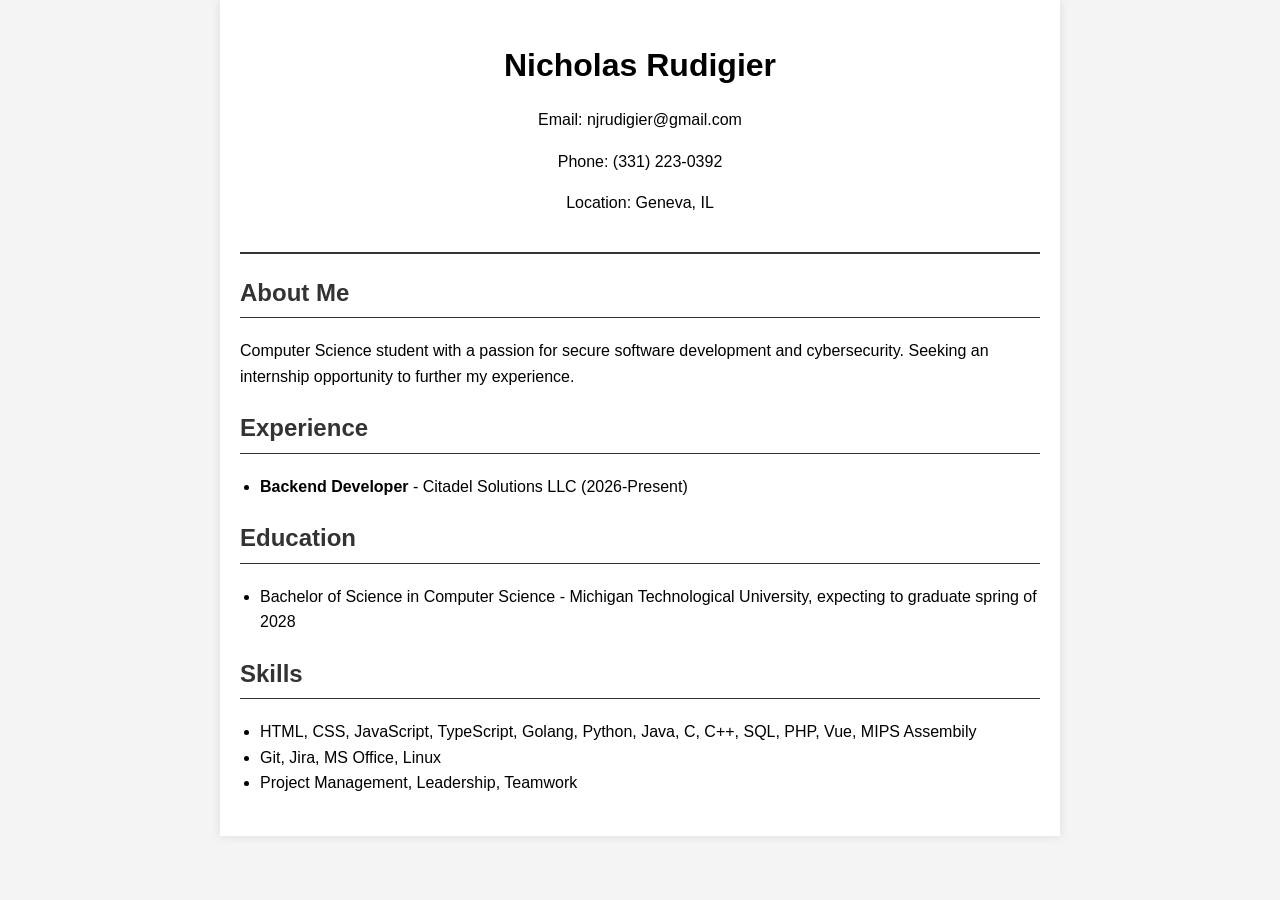
==== main.html @ f9a96386 "first commit" ====
<!DOCTYPE html>
<html lang="en">
<head>
    <meta charset="UTF-8">
    <meta name="viewport" content="width=device-width, initial-scale=1.0">
    <title>My Resume</title>
    <link rel="stylesheet" href="./main.css">
</head>
<body>
    <div class="container">
        <header>
            <h1>Nicholas Rudigier</h1>
            <div class="contact-info">
                <p>Email: njrudigier@gmail.com</p>
                <p>Phone: (331) 223-0392</p>
                <p>Location: Geneva, IL</p>
            </div>
        </header>

        <section>
            <h2>About Me</h2>
            <p>Computer Science student with a passion for secure software development and cybersecurity. Seeking an internship opportunity to further my experience.</p>
        </section>

        <section>
            <h2>Experience</h2>
            <ul>
                <li><strong>Backend Developer</strong> - Citadel Solutions LLC (2026-Present)</li>
            </ul>
        </section>

        <section>
            <h2>Education</h2>
            <ul>
                <li>Bachelor of Science in Computer Science - Michigan Technological University, expecting to graduate spring of 2028</li>
            </ul>
        </section>

        <section>
            <h2>Skills</h2>
            <ul>
                <li>HTML, CSS, JavaScript, TypeScript, Golang, Python, Java, C, C++, SQL, PHP, Vue, MIPS Assembily </li>
                <li>Git, Jira, MS Office, Linux</li>
                <li>Project Management, Leadership, Teamwork</li>
            </ul>
        </section>
    </div>
</body>
</html>
---- main.css ----
/* main.css */
body {
    font-family: Arial, sans-serif;
    line-height: 1.6;
    margin: 0;
    padding: 0;
    background-color: #f4f4f4;
}

.container {
    max-width: 800px;
    margin: 0 auto;
    padding: 20px;
    background-color: rgb(255, 255, 255);
    box-shadow: 0 0 10px rgba(0,0,0,0.1);
}

header {
    text-align: center;
    padding: 20px 0;
    border-bottom: 2px solid #333;
}

h1 {
    margin: 0;
}

.contact-info {
    margin-top: 10px;
}

section {
    margin: 20px 0;
}

h2 {
    color: #333;
    border-bottom: 1px solid #333;
    padding-bottom: 5px;
}

ul {
    padding-left: 20px;
}
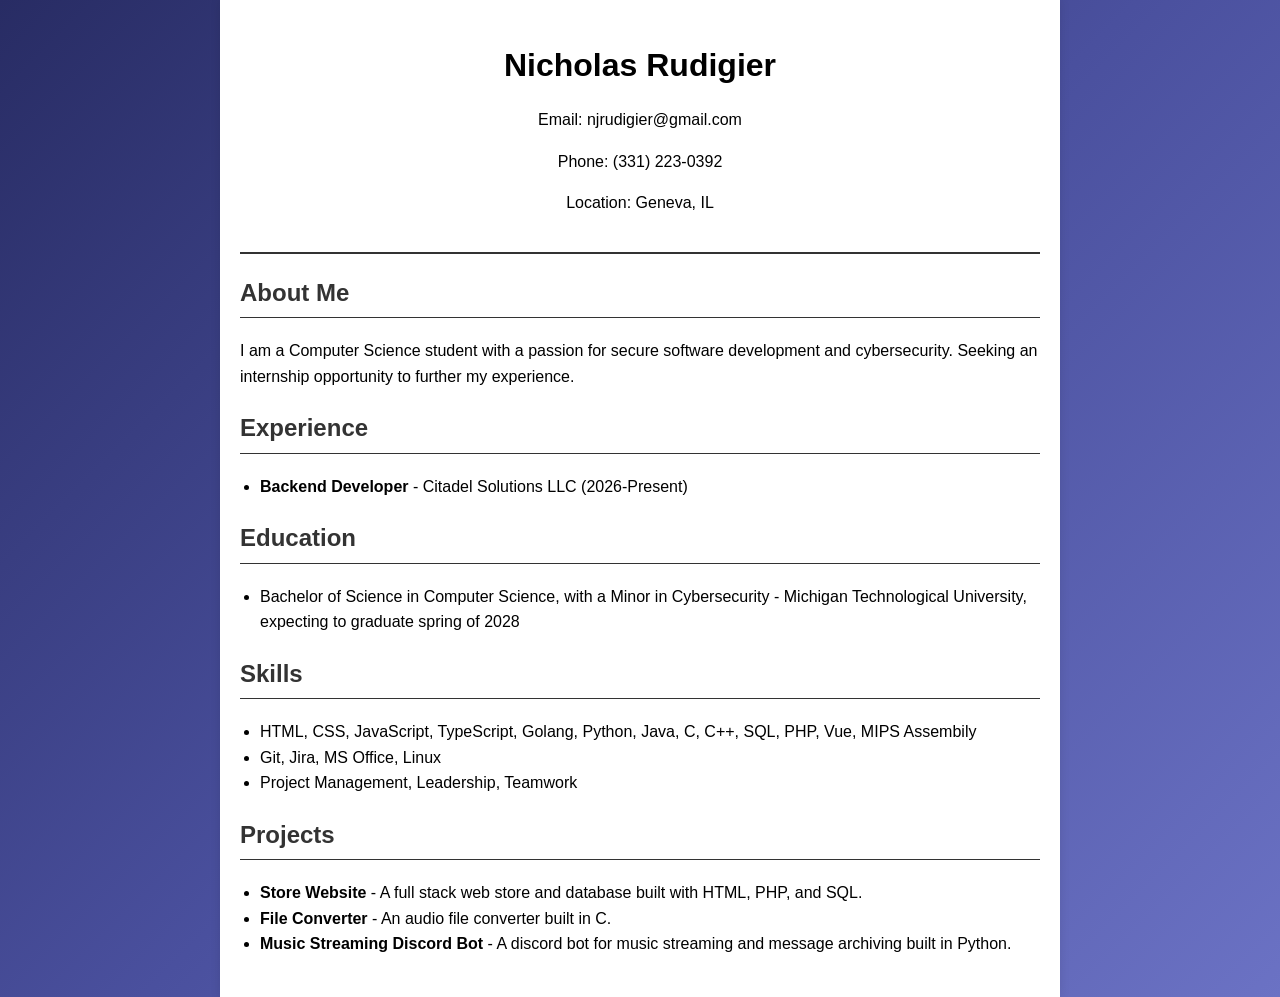
==== commit 93ef0b1d: "small changes" ====
--- a/main.html
+++ b/main.html
@@ -19,7 +19,7 @@
 
         <section>
             <h2>About Me</h2>
-            <p>Computer Science student with a passion for secure software development and cybersecurity. Seeking an internship opportunity to further my experience.</p>
+            <p>I am a Computer Science student with a passion for secure software development and cybersecurity. Seeking an internship opportunity to further my experience.</p>
         </section>
 
         <section>
@@ -32,7 +32,7 @@
         <section>
             <h2>Education</h2>
             <ul>
-                <li>Bachelor of Science in Computer Science - Michigan Technological University, expecting to graduate spring of 2028</li>
+                <li>Bachelor of Science in Computer Science, with a Minor in Cybersecurity - Michigan Technological University, expecting to graduate spring of 2028</li>
             </ul>
         </section>
 
@@ -44,6 +44,16 @@
                 <li>Project Management, Leadership, Teamwork</li>
             </ul>
         </section>
+
+        </section>
+            <h2>Projects</h2>
+            <ul>
+                <li><strong>Store Website</strong> - A full stack web store and database built with HTML, PHP, and SQL.</li>
+                <li><strong>File Converter</strong> - An audio file converter built in C.</li>
+                <li><strong>Music Streaming Discord Bot</strong> - A discord bot for music streaming and message archiving built in Python.</li>
+        <section>
+
+
     </div>
 </body>
 </html>
--- a/main.css
+++ b/main.css
@@ -4,7 +4,7 @@
     line-height: 1.6;
     margin: 0;
     padding: 0;
-    background-color: #f4f4f4;
+    background: linear-gradient(135deg, #282c64, #4a509e, #6b72c4);
 }
 
 .container {
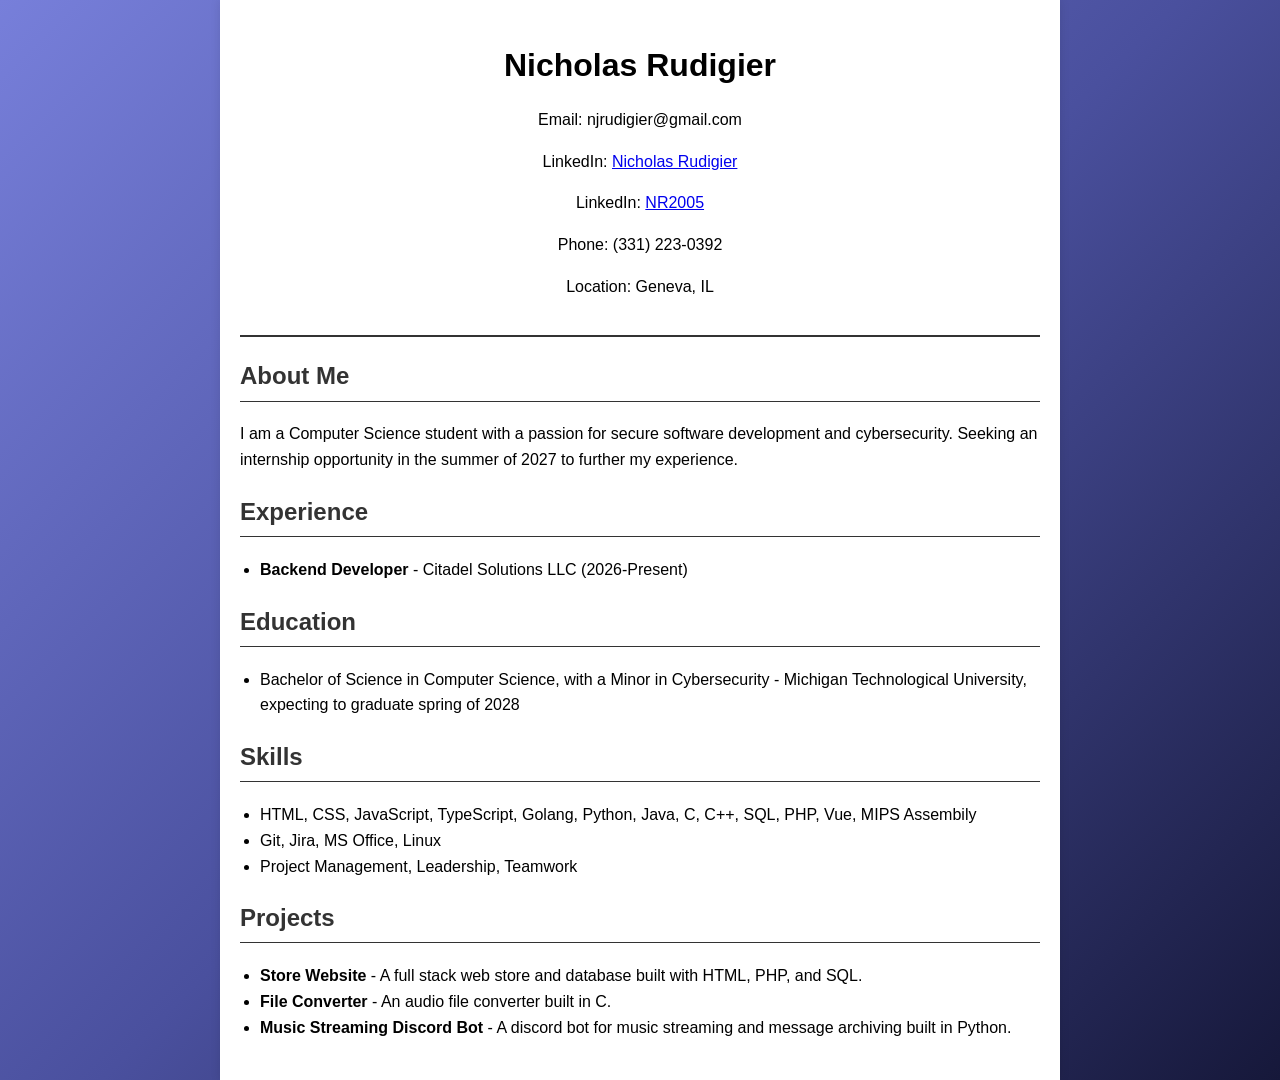
==== commit 097a41d5: "added projects and links" ====
--- a/main.html
+++ b/main.html
@@ -12,6 +12,8 @@
             <h1>Nicholas Rudigier</h1>
             <div class="contact-info">
                 <p>Email: njrudigier@gmail.com</p>
+                <p>LinkedIn: <a href="https://www.linkedin.com/in/nicholas-rudigier/" target="_blank">Nicholas Rudigier</a></p>
+                <p>LinkedIn: <a href="https://github.com/NR2005" target="_blank">NR2005</a></p>
                 <p>Phone: (331) 223-0392</p>
                 <p>Location: Geneva, IL</p>
             </div>
@@ -19,7 +21,7 @@
 
         <section>
             <h2>About Me</h2>
-            <p>I am a Computer Science student with a passion for secure software development and cybersecurity. Seeking an internship opportunity to further my experience.</p>
+            <p>I am a Computer Science student with a passion for secure software development and cybersecurity. Seeking an internship opportunity in the summer of 2027 to further my experience.</p>
         </section>
 
         <section>
--- a/main.css
+++ b/main.css
@@ -4,7 +4,7 @@
     line-height: 1.6;
     margin: 0;
     padding: 0;
-    background: linear-gradient(135deg, #282c64, #4a509e, #6b72c4);
+    background: linear-gradient(135deg, #777fda, #4a509e, #16183a);
 }
 
 .container {
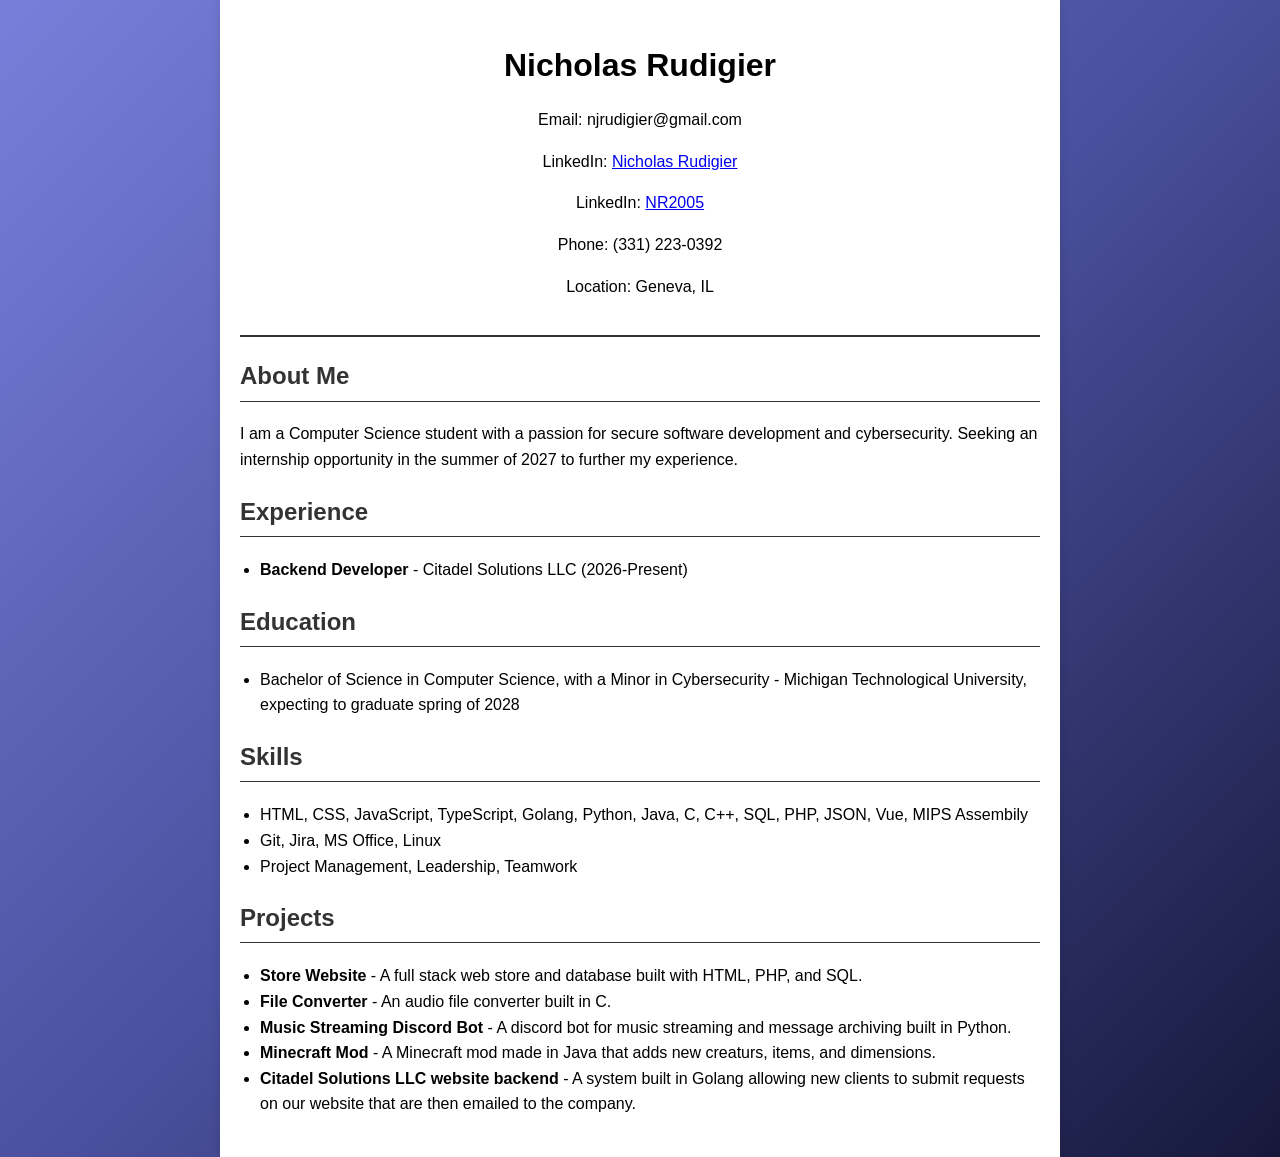
==== commit 72b23135: "Update main.html" ====
--- a/main.html
+++ b/main.html
@@ -41,7 +41,7 @@
         <section>
             <h2>Skills</h2>
             <ul>
-                <li>HTML, CSS, JavaScript, TypeScript, Golang, Python, Java, C, C++, SQL, PHP, Vue, MIPS Assembily </li>
+                <li>HTML, CSS, JavaScript, TypeScript, Golang, Python, Java, C, C++, SQL, PHP, JSON, Vue, MIPS Assembily </li>
                 <li>Git, Jira, MS Office, Linux</li>
                 <li>Project Management, Leadership, Teamwork</li>
             </ul>
@@ -53,6 +53,8 @@
                 <li><strong>Store Website</strong> - A full stack web store and database built with HTML, PHP, and SQL.</li>
                 <li><strong>File Converter</strong> - An audio file converter built in C.</li>
                 <li><strong>Music Streaming Discord Bot</strong> - A discord bot for music streaming and message archiving built in Python.</li>
+                <li><strong>Minecraft Mod</strong> - A Minecraft mod made in Java that adds new creaturs, items, and dimensions.</li>
+                <li><strong>Citadel Solutions LLC website backend</strong> - A system built in Golang allowing new clients to submit requests on our website that are then emailed to the company.</li>
         <section>
 
 
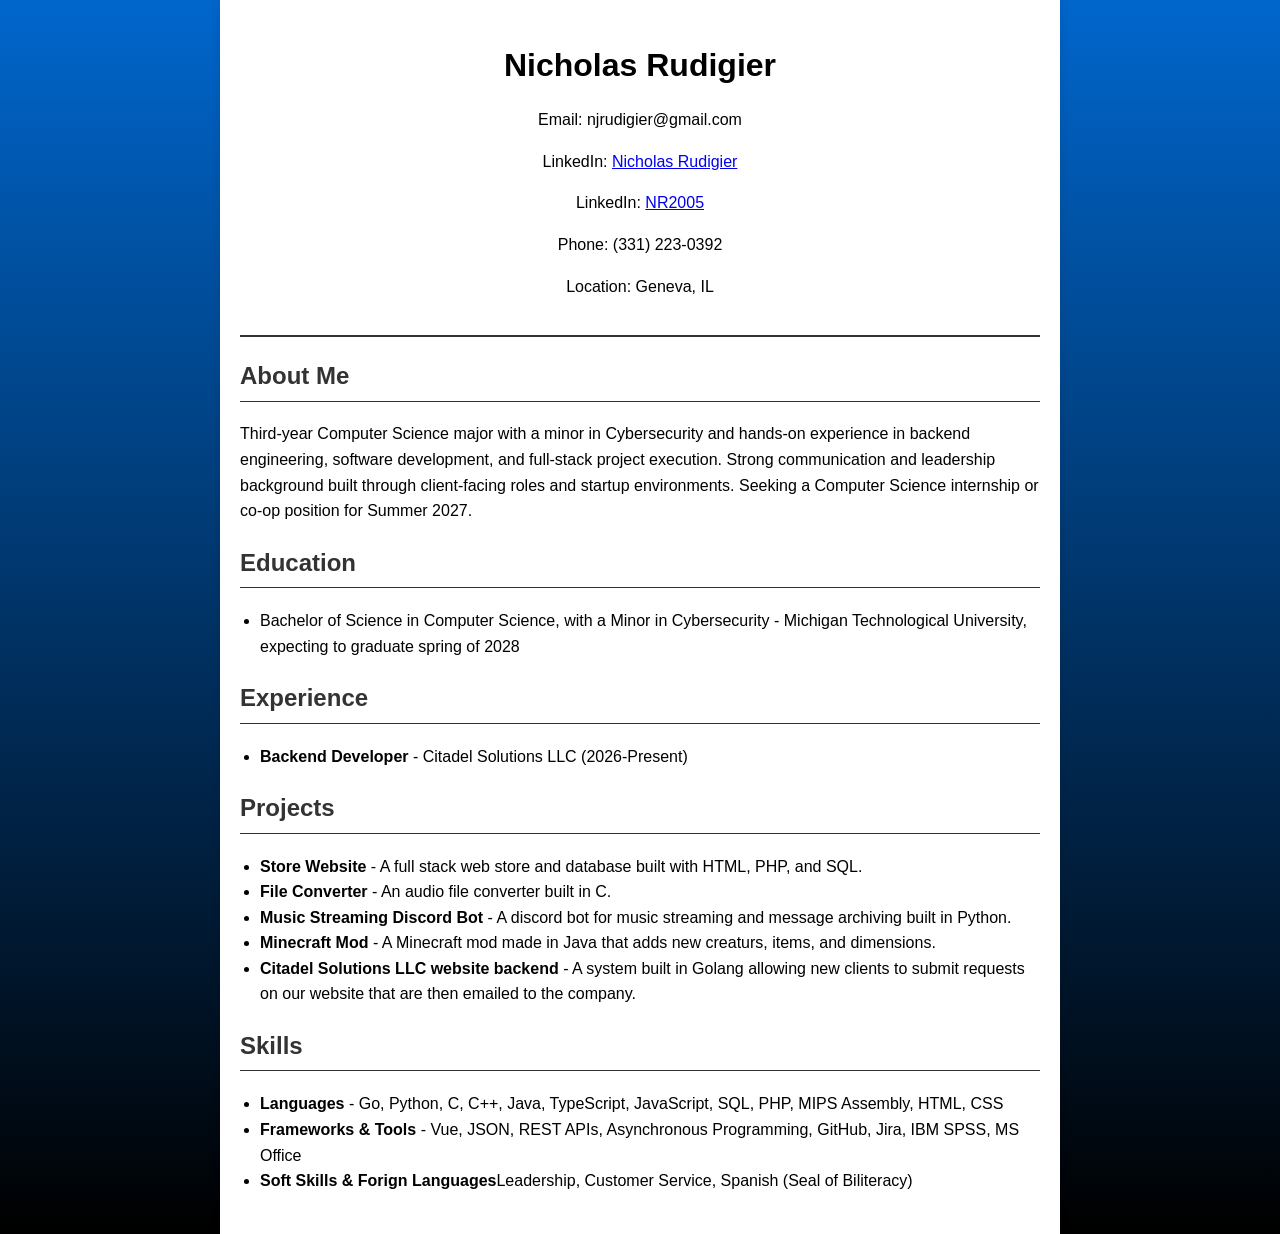
==== commit 31d76ccf: "improved stuff" ====
--- a/main.html
+++ b/main.html
@@ -21,7 +21,14 @@
 
         <section>
             <h2>About Me</h2>
-            <p>I am a Computer Science student with a passion for secure software development and cybersecurity. Seeking an internship opportunity in the summer of 2027 to further my experience.</p>
+            <p>Third-year Computer Science major with a minor in Cybersecurity and hands-on experience in backend engineering, software development, and full-stack project execution. Strong communication and leadership background built through client-facing roles and startup environments. Seeking a Computer Science internship or co-op position for Summer 2027.</p>
+        </section>
+
+        <section>
+            <h2>Education</h2>
+            <ul>
+                <li>Bachelor of Science in Computer Science, with a Minor in Cybersecurity - Michigan Technological University, expecting to graduate spring of 2028</li>
+            </ul>
         </section>
 
         <section>
@@ -32,22 +39,6 @@
         </section>
 
         <section>
-            <h2>Education</h2>
-            <ul>
-                <li>Bachelor of Science in Computer Science, with a Minor in Cybersecurity - Michigan Technological University, expecting to graduate spring of 2028</li>
-            </ul>
-        </section>
-
-        <section>
-            <h2>Skills</h2>
-            <ul>
-                <li>HTML, CSS, JavaScript, TypeScript, Golang, Python, Java, C, C++, SQL, PHP, JSON, Vue, MIPS Assembily </li>
-                <li>Git, Jira, MS Office, Linux</li>
-                <li>Project Management, Leadership, Teamwork</li>
-            </ul>
-        </section>
-
-        </section>
             <h2>Projects</h2>
             <ul>
                 <li><strong>Store Website</strong> - A full stack web store and database built with HTML, PHP, and SQL.</li>
@@ -55,7 +46,16 @@
                 <li><strong>Music Streaming Discord Bot</strong> - A discord bot for music streaming and message archiving built in Python.</li>
                 <li><strong>Minecraft Mod</strong> - A Minecraft mod made in Java that adds new creaturs, items, and dimensions.</li>
                 <li><strong>Citadel Solutions LLC website backend</strong> - A system built in Golang allowing new clients to submit requests on our website that are then emailed to the company.</li>
+        </section>
+
         <section>
+            <h2>Skills</h2>
+            <ul>
+                <li><Strong>Languages</Strong> - Go, Python, C, C++, Java, TypeScript, JavaScript, SQL, PHP, MIPS Assembly, HTML, CSS </li>
+                <li><Strong>Frameworks & Tools</Strong> - Vue, JSON, REST APIs, Asynchronous Programming, GitHub, Jira, IBM SPSS, MS Office</li>
+                <li><Strong>Soft Skills & Forign Languages</Strong>Leadership, Customer Service, Spanish (Seal of Biliteracy)</li>
+            </ul>
+        </section>
 
 
     </div>
--- a/main.css
+++ b/main.css
@@ -4,7 +4,7 @@
     line-height: 1.6;
     margin: 0;
     padding: 0;
-    background: linear-gradient(135deg, #777fda, #4a509e, #16183a);
+    background: linear-gradient(to bottom, #0066cc, #000000);
 }
 
 .container {
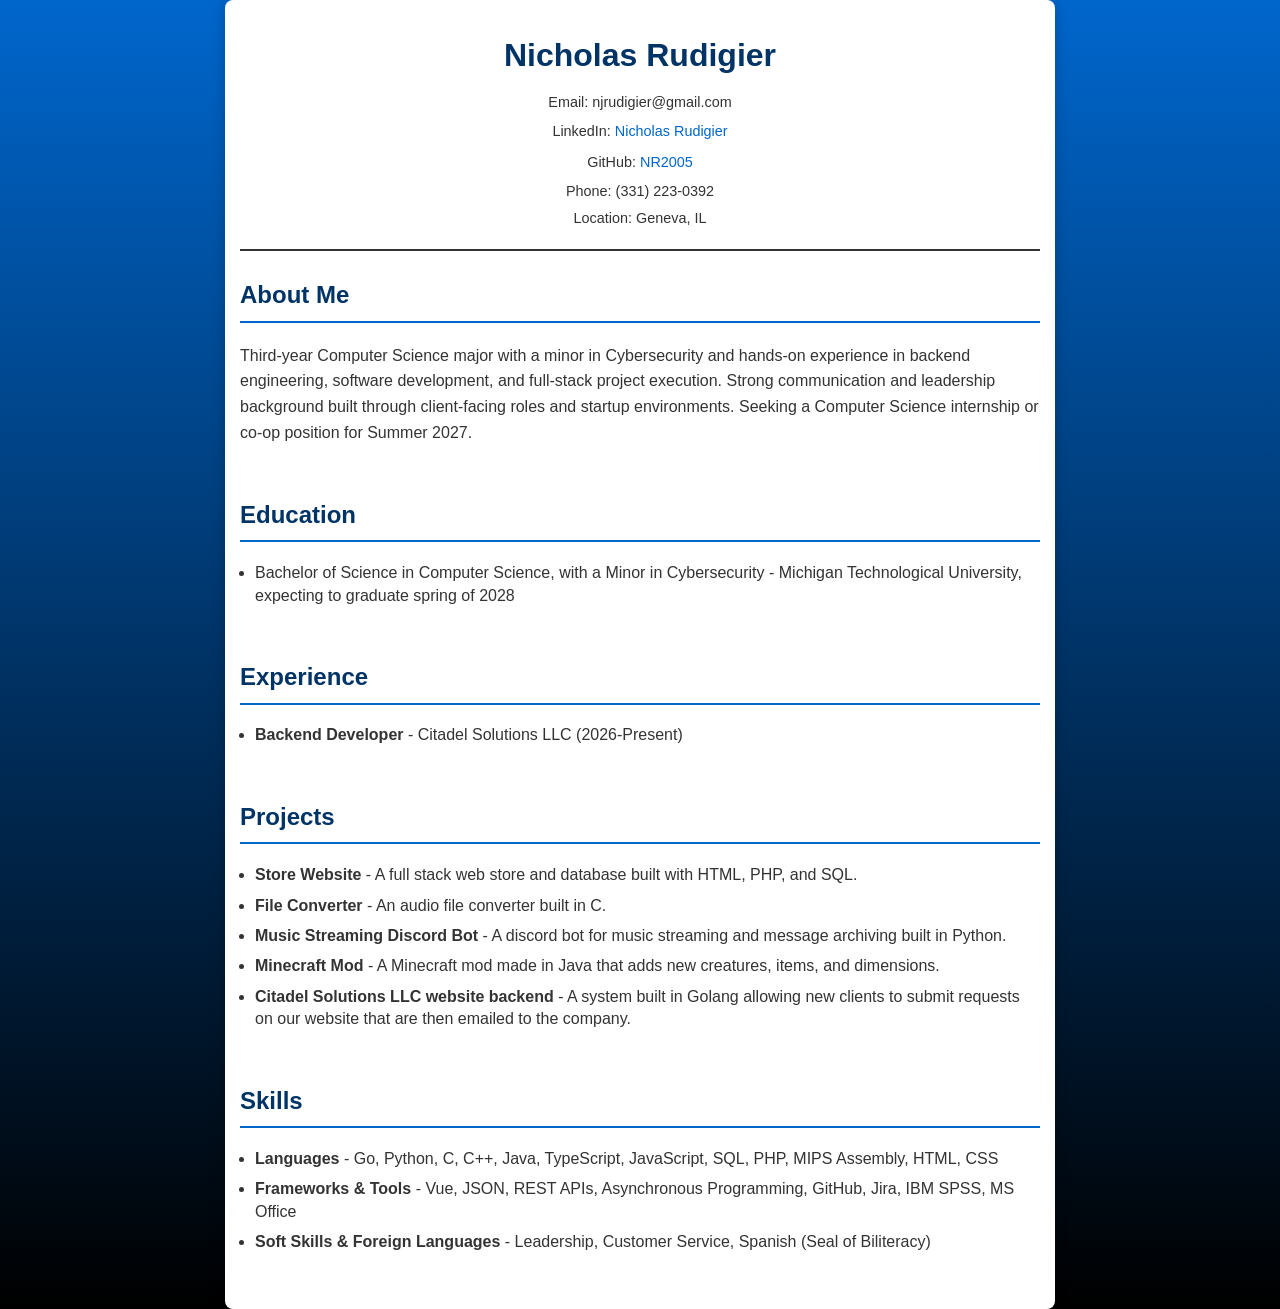
==== commit fe066ca8: "updates" ====
--- a/main.html
+++ b/main.html
@@ -13,7 +13,7 @@
             <div class="contact-info">
                 <p>Email: njrudigier@gmail.com</p>
                 <p>LinkedIn: <a href="https://www.linkedin.com/in/nicholas-rudigier/" target="_blank">Nicholas Rudigier</a></p>
-                <p>LinkedIn: <a href="https://github.com/NR2005" target="_blank">NR2005</a></p>
+                <p>GitHub: <a href="https://github.com/NR2005" target="_blank">NR2005</a></p>
                 <p>Phone: (331) 223-0392</p>
                 <p>Location: Geneva, IL</p>
             </div>
@@ -44,20 +44,19 @@
                 <li><strong>Store Website</strong> - A full stack web store and database built with HTML, PHP, and SQL.</li>
                 <li><strong>File Converter</strong> - An audio file converter built in C.</li>
                 <li><strong>Music Streaming Discord Bot</strong> - A discord bot for music streaming and message archiving built in Python.</li>
-                <li><strong>Minecraft Mod</strong> - A Minecraft mod made in Java that adds new creaturs, items, and dimensions.</li>
+                <li><strong>Minecraft Mod</strong> - A Minecraft mod made in Java that adds new creatures, items, and dimensions.</li>
                 <li><strong>Citadel Solutions LLC website backend</strong> - A system built in Golang allowing new clients to submit requests on our website that are then emailed to the company.</li>
+            </ul>
         </section>
 
         <section>
             <h2>Skills</h2>
             <ul>
-                <li><Strong>Languages</Strong> - Go, Python, C, C++, Java, TypeScript, JavaScript, SQL, PHP, MIPS Assembly, HTML, CSS </li>
-                <li><Strong>Frameworks & Tools</Strong> - Vue, JSON, REST APIs, Asynchronous Programming, GitHub, Jira, IBM SPSS, MS Office</li>
-                <li><Strong>Soft Skills & Forign Languages</Strong>Leadership, Customer Service, Spanish (Seal of Biliteracy)</li>
+                <li><strong>Languages</strong> - Go, Python, C, C++, Java, TypeScript, JavaScript, SQL, PHP, MIPS Assembly, HTML, CSS</li>
+                <li><strong>Frameworks & Tools</strong> - Vue, JSON, REST APIs, Asynchronous Programming, GitHub, Jira, IBM SPSS, MS Office</li>
+                <li><strong>Soft Skills & Foreign Languages</strong> - Leadership, Customer Service, Spanish (Seal of Biliteracy)</li>
             </ul>
         </section>
-
-
     </div>
 </body>
 </html>
--- a/main.css
+++ b/main.css
@@ -1,44 +1,131 @@
 /* main.css */
 body {
-    font-family: Arial, sans-serif;
+    font-family: 'Segoe UI', Tahoma, Geneva, Verdana, sans-serif;
     line-height: 1.6;
     margin: 0;
     padding: 0;
     background: linear-gradient(to bottom, #0066cc, #000000);
+    color: #333;
 }
 
 .container {
     max-width: 800px;
     margin: 0 auto;
-    padding: 20px;
+    padding: 15px;
     background-color: rgb(255, 255, 255);
-    box-shadow: 0 0 10px rgba(0,0,0,0.1);
+    box-shadow: 0 0 15px rgba(0,0,0,0.2);
+    border-radius: 8px;
 }
 
 header {
     text-align: center;
-    padding: 20px 0;
+    padding: 15px 0;
     border-bottom: 2px solid #333;
+    margin-bottom: 15px;
 }
 
 h1 {
     margin: 0;
+    color: #003366;
+    font-size: 2em;
 }
 
 .contact-info {
     margin-top: 10px;
+    font-size: 0.9em;
+}
+
+.contact-info p {
+    margin: 4px 0;
+}
+
+.contact-info a {
+    color: #0066cc;
+    text-decoration: none;
+    display: inline-block;
+    margin: 2px 0;
+}
+
+.contact-info a:hover {
+    text-decoration: underline;
 }
 
 section {
-    margin: 20px 0;
+    margin: 15px 0;
+    padding: 10px 0;
 }
 
 h2 {
-    color: #333;
-    border-bottom: 1px solid #333;
-    padding-bottom: 5px;
+    color: #003366;
+    border-bottom: 2px solid #0066cc;
+    padding-bottom: 6px;
+    margin-top: 0;
+    font-size: 1.5em;
 }
 
 ul {
-    padding-left: 20px;
-}+    padding-left: 15px;
+}
+
+li {
+    margin-bottom: 8px;
+    line-height: 1.4;
+}
+
+/* Mobile-specific improvements */
+@media (max-width: 768px) {
+    .container {
+        margin: 5px;
+        padding: 10px;
+    }
+
+    h1 {
+        font-size: 1.8em;
+    }
+
+    .contact-info p {
+        font-size: 0.85em;
+        margin: 3px 0;
+    }
+
+    section {
+        margin: 10px 0;
+        padding: 8px 0;
+    }
+
+    h2 {
+        font-size: 1.3em;
+    }
+
+    /* Make links more touch-friendly */
+    .contact-info a {
+        display: block;
+        margin: 3px 0;
+        padding: 5px 0;
+    }
+}
+
+/* Extra mobile optimization */
+@media (max-width: 480px) {
+    body {
+        font-size: 14px;
+    }
+
+    h1 {
+        font-size: 1.5em;
+    }
+
+    .container {
+        padding: 8px;
+        margin: 2px;
+    }
+
+    h2 {
+        font-size: 1.2em;
+    }
+
+    li {
+        font-size: 0.9em;
+    }
+}
+
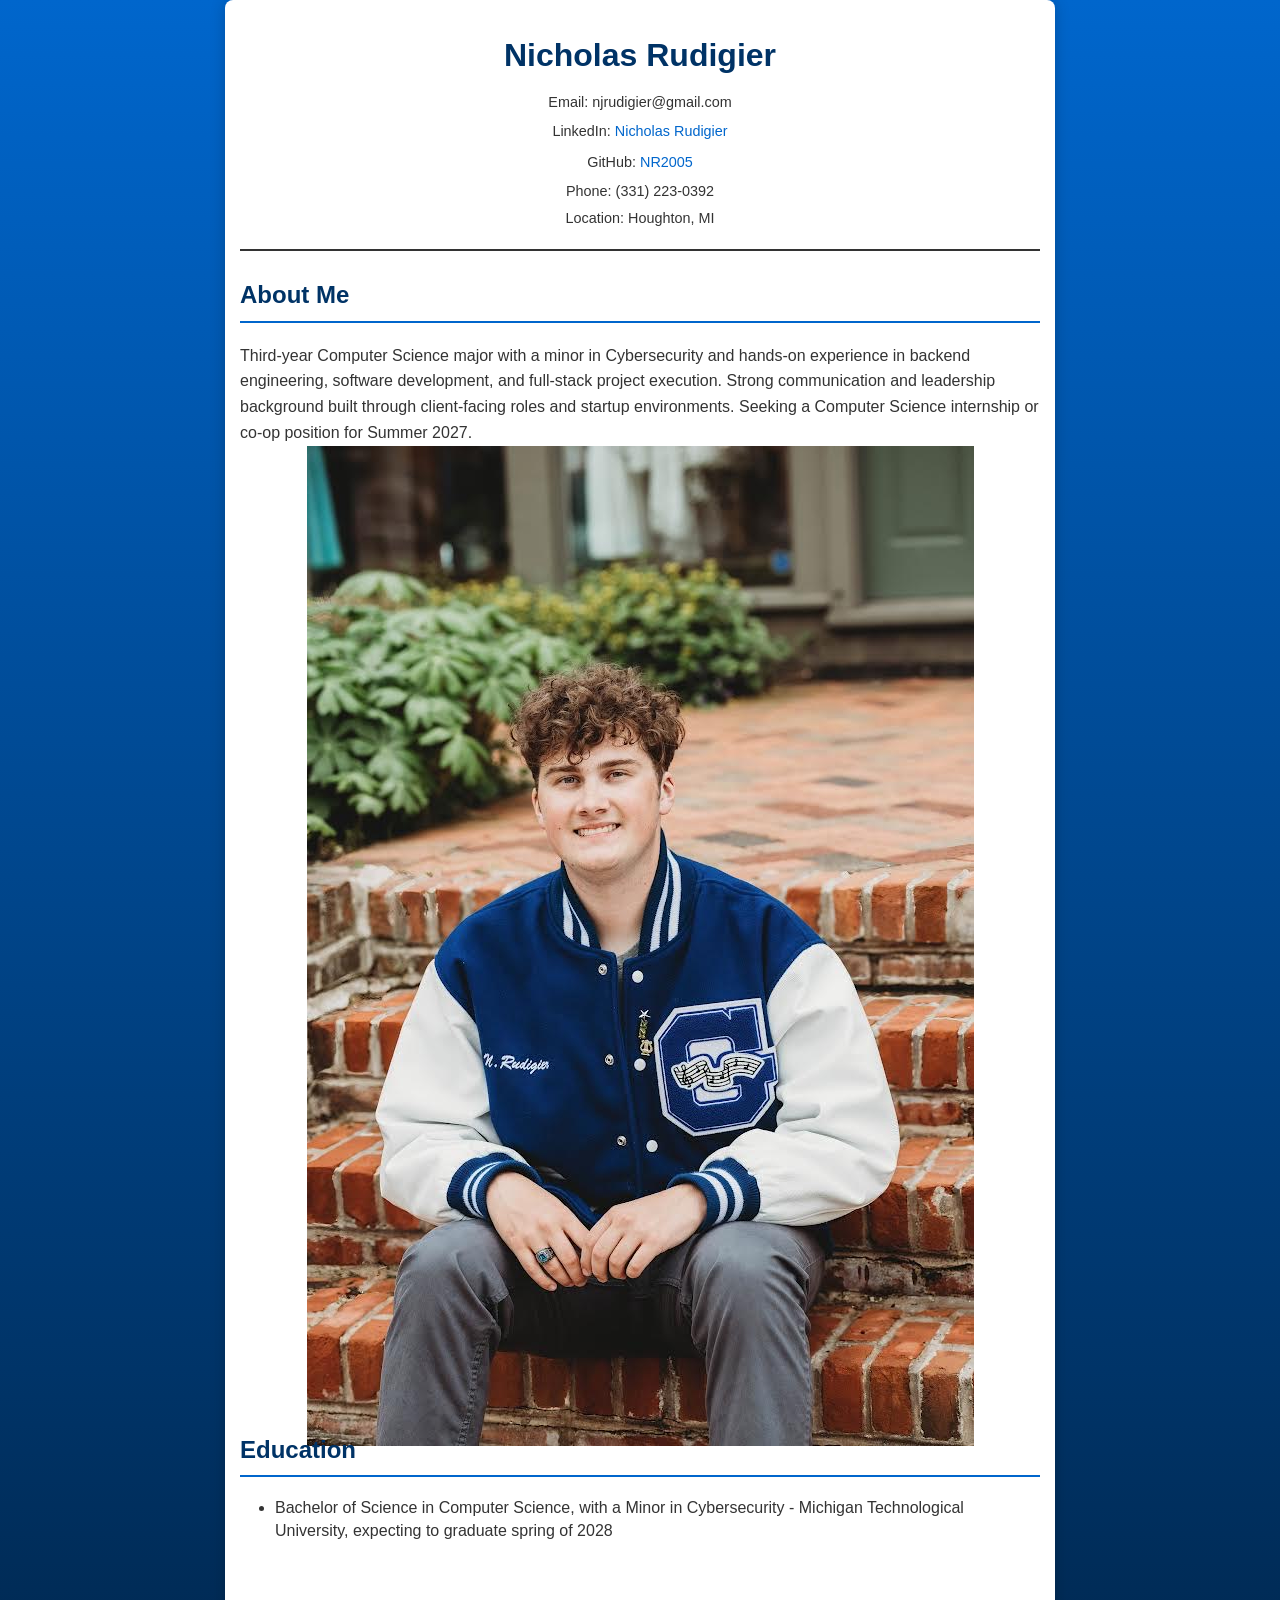
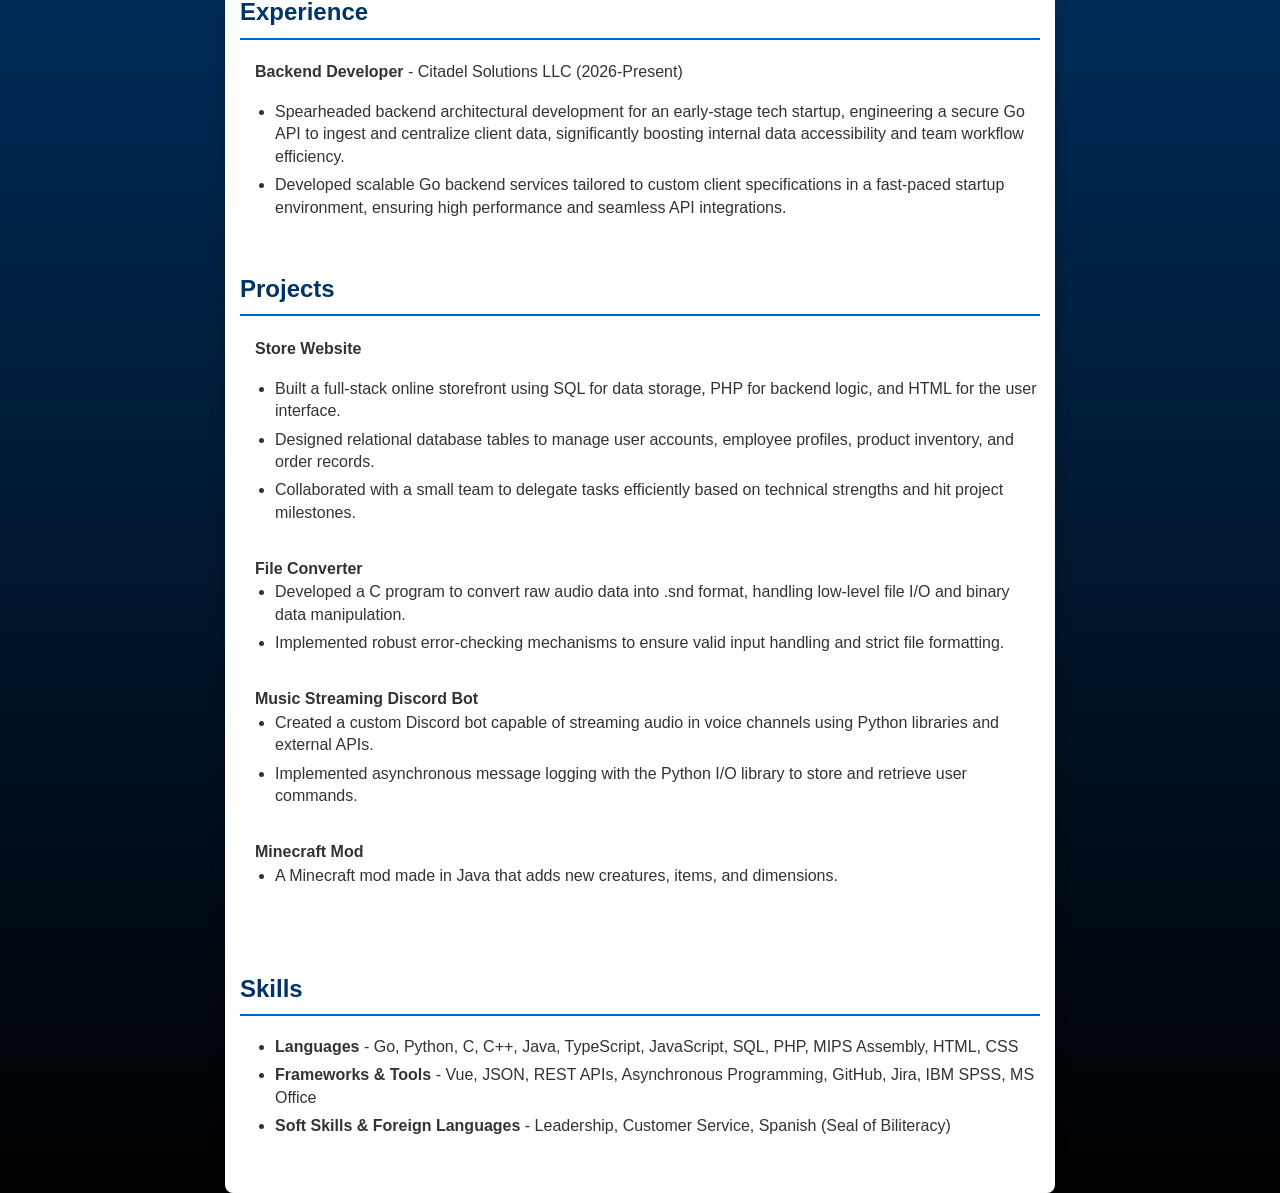
==== commit 7ecb9339: "added picture" ====
--- a/main.html
+++ b/main.html
@@ -15,13 +15,19 @@
                 <p>LinkedIn: <a href="https://www.linkedin.com/in/nicholas-rudigier/" target="_blank">Nicholas Rudigier</a></p>
                 <p>GitHub: <a href="https://github.com/NR2005" target="_blank">NR2005</a></p>
                 <p>Phone: (331) 223-0392</p>
-                <p>Location: Geneva, IL</p>
+                <p>Location: Houghton, MI</p>
             </div>
         </header>
 
         <section>
             <h2>About Me</h2>
             <p>Third-year Computer Science major with a minor in Cybersecurity and hands-on experience in backend engineering, software development, and full-stack project execution. Strong communication and leadership background built through client-facing roles and startup environments. Seeking a Computer Science internship or co-op position for Summer 2027.</p>
+        </section>
+
+        <section>
+            <div class="picture">
+                <img src="Me.JPG">
+            </div>
         </section>
 
         <section>
@@ -34,18 +40,31 @@
         <section>
             <h2>Experience</h2>
             <ul>
-                <li><strong>Backend Developer</strong> - Citadel Solutions LLC (2026-Present)</li>
+                <p>
+                    <strong>Backend Developer</strong> - Citadel Solutions LLC (2026-Present)
+                        <li>Spearheaded backend architectural development for an early-stage tech startup, engineering a secure Go API to ingest and centralize client data, significantly boosting internal data accessibility and team workflow efficiency.</li>
+                        <li>Developed scalable Go backend services tailored to custom client specifications in a fast-paced startup environment, ensuring high performance and seamless API integrations.</li>
+                </p>
             </ul>
         </section>
 
         <section>
             <h2>Projects</h2>
             <ul>
-                <li><strong>Store Website</strong> - A full stack web store and database built with HTML, PHP, and SQL.</li>
-                <li><strong>File Converter</strong> - An audio file converter built in C.</li>
-                <li><strong>Music Streaming Discord Bot</strong> - A discord bot for music streaming and message archiving built in Python.</li>
-                <li><strong>Minecraft Mod</strong> - A Minecraft mod made in Java that adds new creatures, items, and dimensions.</li>
-                <li><strong>Citadel Solutions LLC website backend</strong> - A system built in Golang allowing new clients to submit requests on our website that are then emailed to the company.</li>
+                <p>
+                    <strong>Store Website</strong> 
+                        <li>Built a full-stack online storefront using SQL for data storage, PHP for backend logic, and HTML for the user interface.</li> 
+                        <li>Designed relational database tables to manage user accounts, employee profiles, product inventory, and order records.</li> 
+                        <li>Collaborated with a small team to delegate tasks efficiently based on technical strengths and hit project milestones.</li><br>
+                    <strong>File Converter</strong>  
+                        <li>Developed a C program to convert raw audio data into .snd format, handling low-level file I/O and binary data manipulation.</li> 
+                        <li>Implemented robust error-checking mechanisms to ensure valid input handling and strict file formatting.</li><br>
+                    <strong>Music Streaming Discord Bot</strong> 
+                        <li>Created a custom Discord bot capable of streaming audio in voice channels using Python libraries and external APIs.</li>
+                        <li>Implemented asynchronous message logging with the Python I/O library to store and retrieve user commands.</li><br>
+                    <strong>Minecraft Mod</strong>  
+                        <li>A Minecraft mod made in Java that adds new creatures, items, and dimensions.</li><br>
+                    </p>
             </ul>
         </section>
 
@@ -57,6 +76,7 @@
                 <li><strong>Soft Skills & Foreign Languages</strong> - Leadership, Customer Service, Spanish (Seal of Biliteracy)</li>
             </ul>
         </section>
+        
     </div>
 </body>
 </html>
--- a/main.css
+++ b/main.css
@@ -55,6 +55,14 @@
     padding: 10px 0;
 }
 
+.picture {
+  display: flex;
+  justify-content: center;
+  align-items: center;
+  height: 100vh; /* Required for vertical centering */
+}
+
+
 h2 {
     color: #003366;
     border-bottom: 2px solid #0066cc;
@@ -68,7 +76,8 @@
 }
 
 li {
-    margin-bottom: 8px;
+    margin-left: 20px;
+    margin-bottom: 6px;
     line-height: 1.4;
 }
 
